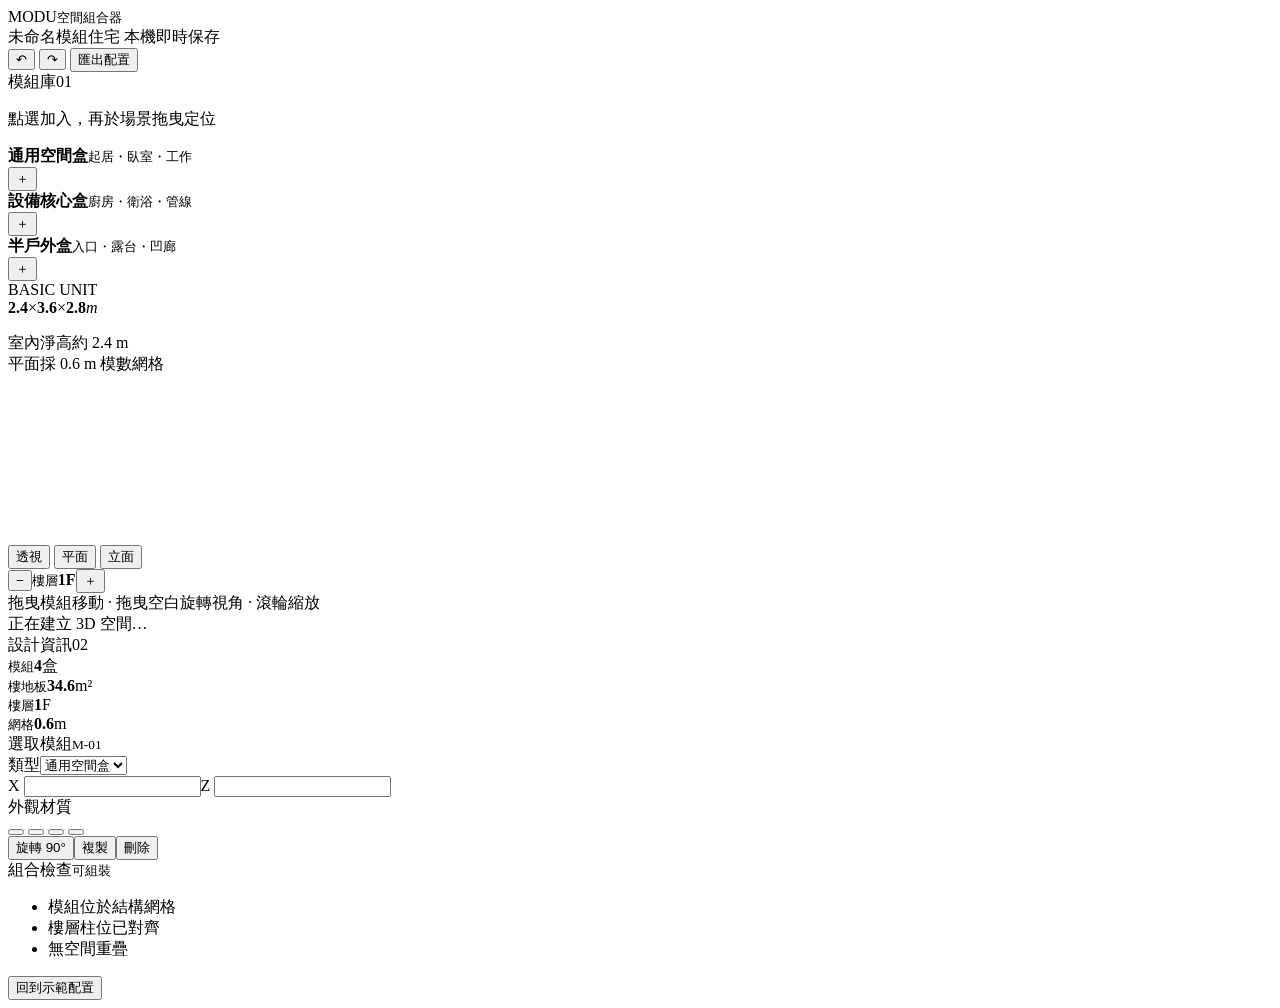
==== index.html @ fe95bb5f "Add MODU Three.js application shell" ====
<!doctype html>
<html lang="zh-Hant">
<head>
  <meta charset="UTF-8" />
  <meta name="viewport" content="width=device-width, initial-scale=1.0" />
  <meta name="theme-color" content="#161816" />
  <meta name="description" content="2.4 × 3.6 公尺極簡模組建築組合設計工具" />
  <title>MODU 空間組合器</title>
  <link rel="preconnect" href="https://fonts.googleapis.com">
  <link rel="preconnect" href="https://fonts.gstatic.com" crossorigin>
  <link href="https://fonts.googleapis.com/css2?family=Noto+Sans+TC:wght@400;500;600&family=Oswald:wght@400;500&display=swap" rel="stylesheet">
  <link rel="stylesheet" href="./styles.css" />
</head>
<body>
  <div id="app">
    <header class="topbar">
      <div class="brand"><span>MODU</span><small>空間組合器</small></div>
      <div class="project-name">未命名模組住宅 <span class="save-state">本機即時保存</span></div>
      <div class="top-actions">
        <button id="undoBtn" class="icon-btn" aria-label="復原" title="復原">↶</button>
        <button id="redoBtn" class="icon-btn" aria-label="重做" title="重做">↷</button>
        <button id="exportBtn" class="outline-btn">匯出配置</button>
      </div>
    </header>

    <main class="workspace">
      <aside class="panel library-panel">
        <div class="panel-title"><span>模組庫</span><span class="index">01</span></div>
        <p class="hint">點選加入，再於場景拖曳定位</p>

        <div class="module-card active" data-type="living">
          <div class="module-preview preview-living"><i></i><i></i></div>
          <div><strong>通用空間盒</strong><small>起居・臥室・工作</small></div>
          <button class="add-module" aria-label="加入通用空間盒">＋</button>
        </div>
        <div class="module-card" data-type="service">
          <div class="module-preview preview-service"><i></i></div>
          <div><strong>設備核心盒</strong><small>廚房・衛浴・管線</small></div>
          <button class="add-module" aria-label="加入設備核心盒">＋</button>
        </div>
        <div class="module-card" data-type="terrace">
          <div class="module-preview preview-terrace"><i></i></div>
          <div><strong>半戶外盒</strong><small>入口・露台・凹廊</small></div>
          <button class="add-module" aria-label="加入半戶外盒">＋</button>
        </div>

        <div class="rule-block">
          <span class="eyebrow">BASIC UNIT</span>
          <div class="dimension"><b>2.4</b><span>×</span><b>3.6</b><span>×</span><b>2.8</b><em>m</em></div>
          <p>室內淨高約 2.4 m<br>平面採 0.6 m 模數網格</p>
        </div>
      </aside>

      <section id="viewport" class="viewport">
        <canvas id="scene"></canvas>
        <div class="view-tools">
          <button data-view="perspective" class="active">透視</button>
          <button data-view="top">平面</button>
          <button data-view="front">立面</button>
        </div>
        <div class="floor-tools" aria-label="樓層選擇">
          <button id="floorDown">−</button><span><small>樓層</small><b id="floorLabel">1F</b></span><button id="floorUp">＋</button>
        </div>
        <div class="scene-help">拖曳模組移動 · 拖曳空白旋轉視角 · 滾輪縮放</div>
        <div id="toast" class="toast" role="status" aria-live="polite"></div>
        <div id="loading" class="loading">正在建立 3D 空間…</div>
      </section>

      <aside class="panel inspector-panel">
        <div class="panel-title"><span>設計資訊</span><span class="index">02</span></div>
        <div class="stats-grid">
          <div><small>模組</small><b id="moduleCount">4</b><span>盒</span></div>
          <div><small>樓地板</small><b id="totalArea">34.6</b><span>m²</span></div>
          <div><small>樓層</small><b id="floorCount">1</b><span>F</span></div>
          <div><small>網格</small><b>0.6</b><span>m</span></div>
        </div>

        <section id="selectionPanel" class="selection-panel">
          <div class="section-head"><span>選取模組</span><small id="selectedId">M-01</small></div>
          <label>類型<select id="typeSelect"><option value="living">通用空間盒</option><option value="service">設備核心盒</option><option value="terrace">半戶外盒</option></select></label>
          <div class="field-row"><label>X <input id="posX" type="number" step="0.6"></label><label>Z <input id="posZ" type="number" step="0.6"></label></div>
          <label>外觀材質
            <div class="swatches">
              <button data-material="ivory" class="swatch ivory active" aria-label="象牙白"></button>
              <button data-material="concrete" class="swatch concrete" aria-label="清水灰"></button>
              <button data-material="charcoal" class="swatch charcoal" aria-label="深炭黑"></button>
              <button data-material="timber" class="swatch timber" aria-label="木質"></button>
            </div>
          </label>
          <div class="edit-actions"><button id="rotateBtn">旋轉 90°</button><button id="duplicateBtn">複製</button><button id="deleteBtn" class="danger">刪除</button></div>
        </section>

        <section class="rules">
          <div class="section-head"><span>組合檢查</span><small id="ruleState">可組裝</small></div>
          <ul><li class="ok"><i></i>模組位於結構網格</li><li class="ok"><i></i>樓層柱位已對齊</li><li id="overlapRule" class="ok"><i></i>無空間重疊</li></ul>
        </section>

        <button id="resetBtn" class="reset-btn">回到示範配置</button>
      </aside>
    </main>
  </div>

  <script>
    window.addEventListener('error', function () {
      var loading = document.getElementById('loading');
      if (loading && !loading.classList.contains('done')) {
        loading.textContent = '3D 顯示啟動失敗，請重新整理頁面';
        loading.classList.add('failed');
      }
    });
    window.setTimeout(function () {
      var loading = document.getElementById('loading');
      if (loading && !loading.classList.contains('done')) {
        loading.textContent = '3D 載入時間較久，請點一下重新載入';
        loading.classList.add('failed');
        loading.onclick = function () { window.location.reload(); };
      }
    }, 10000);
  </script>
  <script type="importmap">
  {"imports":{"three":"https://cdn.jsdelivr.net/npm/three@0.169.0/build/three.module.js","three/addons/":"https://cdn.jsdelivr.net/npm/three@0.169.0/examples/jsm/"}}
  </script>
  <script type="module" src="./app.js"></script>
</body>
</html>
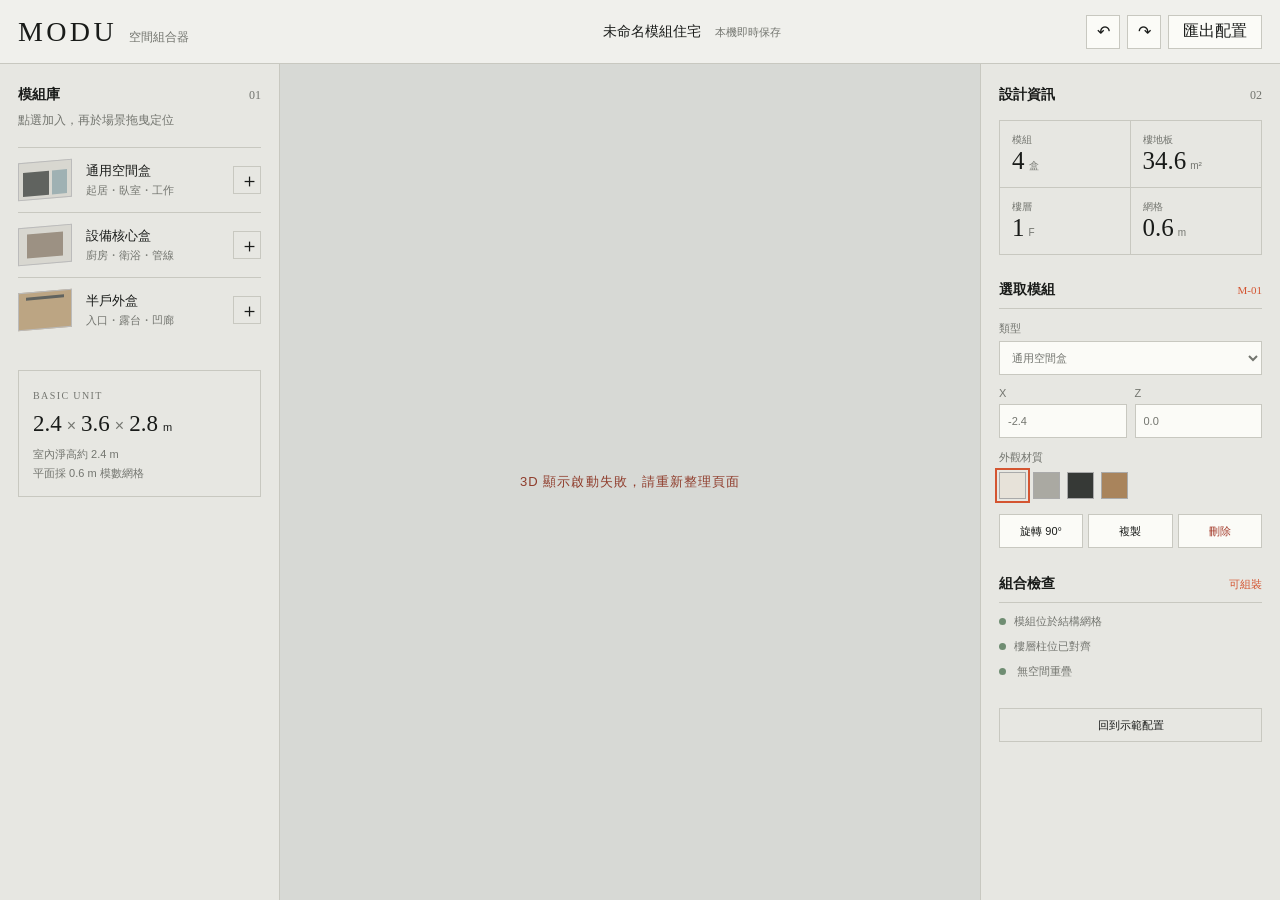
==== commit 5fa11147: "Use bundled Three.js assets on GitHub Pages" ====
--- a/index.html
+++ b/index.html
@@ -118,7 +118,7 @@
     }, 10000);
   </script>
   <script type="importmap">
-  {"imports":{"three":"https://cdn.jsdelivr.net/npm/three@0.169.0/build/three.module.js","three/addons/":"https://cdn.jsdelivr.net/npm/three@0.169.0/examples/jsm/"}}
+  {"imports":{"three":"./vendor/three.module.js","three/addons/controls/OrbitControls.js":"./vendor/OrbitControls.js"}}
   </script>
   <script type="module" src="./app.js"></script>
 </body>
--- a/styles.css
+++ b/styles.css
@@ -0,0 +1,6 @@
+:root{--ink:#191b19;--paper:#f1f1ed;--panel:#e7e7e2;--line:#c8c8c0;--accent:#d45531;--muted:#73756f;--white:#fbfbf7}
+*{box-sizing:border-box}html,body,#app{height:100%;margin:0}body{font-family:"Noto Sans TC",sans-serif;background:var(--paper);color:var(--ink);overflow:hidden}button,select,input{font:inherit;color:inherit}.topbar{height:64px;display:grid;grid-template-columns:280px 1fr auto;align-items:center;border-bottom:1px solid var(--line);background:rgba(241,241,237,.96);padding:0 18px;position:relative;z-index:4}.brand{display:flex;align-items:baseline;gap:12px}.brand span{font:500 28px/1 Oswald;letter-spacing:.12em}.brand small{font-size:12px;color:var(--muted)}.project-name{text-align:center;font-size:14px}.save-state{font-size:11px;color:var(--muted);margin-left:10px}.top-actions{display:flex;gap:7px}.top-actions button,.view-tools button,.floor-tools button{border:1px solid var(--line);background:var(--white);height:34px}.icon-btn{width:34px}.outline-btn{padding:0 14px}.workspace{display:grid;grid-template-columns:280px minmax(380px,1fr) 300px;height:calc(100% - 64px)}.panel{background:var(--panel);padding:22px 18px;overflow:auto;z-index:2}.library-panel{border-right:1px solid var(--line)}.inspector-panel{border-left:1px solid var(--line)}.panel-title,.section-head{display:flex;justify-content:space-between;align-items:center;font-size:14px;font-weight:600}.index{font:400 12px Oswald;color:var(--muted)}.hint{font-size:12px;color:var(--muted);margin:8px 0 18px}.module-card{display:grid;grid-template-columns:58px 1fr 28px;gap:10px;align-items:center;border-top:1px solid var(--line);padding:13px 0}.module-card:last-of-type{border-bottom:1px solid var(--line)}.module-card strong{display:block;font-size:13px;font-weight:500}.module-card small{display:block;color:var(--muted);font-size:11px;margin-top:3px}.module-preview{width:54px;height:38px;background:#d8d7d0;border:1px solid #bbb;position:relative;transform:skewY(-5deg)}.module-preview i{position:absolute;background:#60635f}.preview-living i:first-child{width:26px;height:24px;bottom:3px;left:4px}.preview-living i:last-child{width:15px;height:24px;bottom:3px;right:4px;background:#9fb1b3}.preview-service i{inset:6px 8px;background:#9c9183}.preview-terrace{background:#bca583}.preview-terrace i{left:7px;right:7px;top:4px;height:3px}.add-module{border:1px solid var(--line);background:transparent;width:28px;height:28px;font-size:19px;line-height:1;cursor:pointer}.add-module:hover{background:var(--ink);color:white}.rule-block{margin-top:28px;border:1px solid var(--line);padding:14px}.eyebrow{font:400 10px Oswald;letter-spacing:.14em;color:var(--muted)}.dimension{display:flex;align-items:baseline;gap:5px;margin:8px 0}.dimension b{font:400 23px Oswald}.dimension span{color:var(--muted)}.dimension em{font-style:normal;font-size:11px}.rule-block p{font-size:11px;line-height:1.7;color:var(--muted);margin:0}.viewport{position:relative;min-width:0;background:#d7d9d5}.viewport canvas{display:block;width:100%;height:100%;touch-action:none}.view-tools{position:absolute;left:18px;top:18px;display:flex}.view-tools button{padding:0 13px;border-right:0;font-size:12px;cursor:pointer}.view-tools button:last-child{border-right:1px solid var(--line)}.view-tools button.active{background:var(--ink);color:white}.floor-tools{position:absolute;right:18px;top:18px;display:flex;background:var(--white);border:1px solid var(--line)}.floor-tools button{border:0;width:34px}.floor-tools span{display:flex;align-items:center;gap:7px;padding:0 9px;border-left:1px solid var(--line);border-right:1px solid var(--line)}.floor-tools small{font-size:10px;color:var(--muted)}.floor-tools b{font:500 14px Oswald}.scene-help{position:absolute;left:50%;bottom:18px;transform:translateX(-50%);font-size:11px;color:#5f625d;background:rgba(248,248,244,.86);padding:7px 11px;backdrop-filter:blur(6px)}.loading{position:absolute;inset:0;display:grid;place-items:center;background:#d7d9d5;font-size:13px;letter-spacing:.08em;transition:opacity .3s}.loading.done{opacity:0;pointer-events:none}.stats-grid{display:grid;grid-template-columns:1fr 1fr;border:1px solid var(--line);margin:16px 0 26px}.stats-grid div{padding:12px;border-right:1px solid var(--line);border-bottom:1px solid var(--line)}.stats-grid div:nth-child(2n){border-right:0}.stats-grid div:nth-child(n+3){border-bottom:0}.stats-grid small{display:block;font-size:10px;color:var(--muted)}.stats-grid b{font:400 25px Oswald;margin-right:4px}.stats-grid span{font-size:10px;color:var(--muted)}.section-head{padding-bottom:9px;border-bottom:1px solid var(--line)}.section-head small{font:400 11px Oswald;color:var(--accent)}.selection-panel label{font-size:11px;color:var(--muted);display:block;margin-top:12px}.selection-panel select,.selection-panel input{display:block;width:100%;margin-top:5px;height:34px;border:1px solid var(--line);background:var(--white);padding:0 8px}.field-row{display:grid;grid-template-columns:1fr 1fr;gap:8px}.swatches{display:flex;gap:7px;margin-top:7px}.swatch{width:27px;height:27px;border:1px solid #aaa;cursor:pointer}.swatch.active{outline:2px solid var(--accent);outline-offset:2px}.ivory{background:#e7e2d9}.concrete{background:#aaa9a2}.charcoal{background:#363936}.timber{background:#a9845c}.edit-actions{display:grid;grid-template-columns:1fr 1fr 1fr;gap:5px;margin-top:15px}.edit-actions button,.reset-btn{height:34px;border:1px solid var(--line);background:var(--white);font-size:11px;cursor:pointer}.edit-actions .danger{color:#a33929}.rules{margin-top:27px}.rules ul{list-style:none;padding:6px 0 0;margin:0}.rules li{font-size:11px;color:var(--muted);padding:5px 0}.rules i{display:inline-block;width:7px;height:7px;border-radius:50%;background:#6f8d72;margin-right:8px}.rules li.warn i{background:var(--accent)}.reset-btn{width:100%;margin-top:24px;background:transparent}.reset-btn:hover{background:var(--white)}
+@media(max-width:900px){body{overflow:auto}.topbar{grid-template-columns:1fr auto;height:58px}.project-name{display:none}.workspace{grid-template-columns:1fr;height:auto}.library-panel{order:2;border:0}.viewport{height:62vh;min-height:440px;order:1}.inspector-panel{order:3;border:0}.panel{overflow:visible}.library-panel{display:grid;grid-template-columns:repeat(3,1fr);gap:10px}.library-panel .panel-title,.library-panel .hint,.library-panel .rule-block{grid-column:1/-1}.module-card{grid-template-columns:48px 1fr 28px;border:1px solid var(--line)!important;padding:10px}.module-preview{width:42px}.workspace .inspector-panel{padding-bottom:40px}}
+@media(max-width:620px){.topbar{padding:0 10px}.brand small,.top-actions .icon-btn{display:none}.workspace{display:flex;flex-direction:column}.viewport{height:58vh;min-height:380px}.library-panel{grid-template-columns:1fr}.module-card{grid-column:1}.scene-help{white-space:nowrap;font-size:9px}.view-tools{left:9px;top:9px}.floor-tools{right:9px;top:9px}.inspector-panel{display:grid;grid-template-columns:1fr;gap:0}}
+.toast{position:absolute;left:50%;top:72px;transform:translate(-50%,-8px);background:rgba(25,27,25,.92);color:#fff;padding:9px 14px;font-size:12px;letter-spacing:.02em;opacity:0;pointer-events:none;transition:.22s ease;z-index:5}.toast.show{opacity:1;transform:translate(-50%,0)}
+.loading.failed{padding:24px;text-align:center;color:#8f3c2b;cursor:pointer}
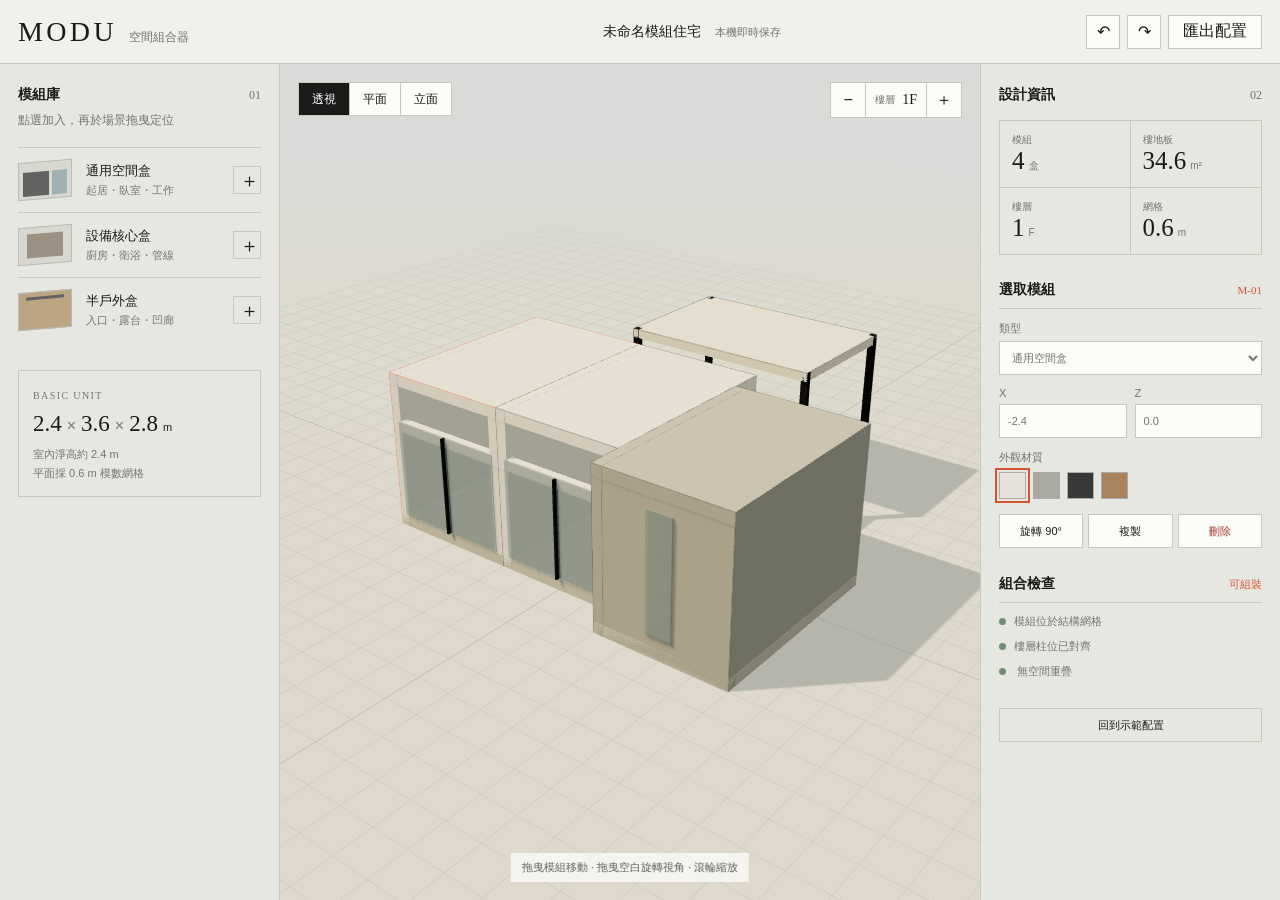
==== commit f0517179: "Load corrected MODU application bundle" ====
--- a/index.html
+++ b/index.html
@@ -9,7 +9,7 @@
   <link rel="preconnect" href="https://fonts.googleapis.com">
   <link rel="preconnect" href="https://fonts.gstatic.com" crossorigin>
   <link href="https://fonts.googleapis.com/css2?family=Noto+Sans+TC:wght@400;500;600&family=Oswald:wght@400;500&display=swap" rel="stylesheet">
-  <link rel="stylesheet" href="./styles.css" />
+  <link rel="stylesheet" href="./styles.css?v=20260920-2" />
 </head>
 <body>
   <div id="app">
@@ -120,6 +120,6 @@
   <script type="importmap">
   {"imports":{"three":"./vendor/three.module.js","three/addons/controls/OrbitControls.js":"./vendor/OrbitControls.js"}}
   </script>
-  <script type="module" src="./app.js"></script>
+  <script type="module" src="./app.js?v=20260920-3"></script>
 </body>
 </html>
--- a/styles.css
+++ b/styles.css
@@ -4,3 +4,4 @@
 @media(max-width:620px){.topbar{padding:0 10px}.brand small,.top-actions .icon-btn{display:none}.workspace{display:flex;flex-direction:column}.viewport{height:58vh;min-height:380px}.library-panel{grid-template-columns:1fr}.module-card{grid-column:1}.scene-help{white-space:nowrap;font-size:9px}.view-tools{left:9px;top:9px}.floor-tools{right:9px;top:9px}.inspector-panel{display:grid;grid-template-columns:1fr;gap:0}}
 .toast{position:absolute;left:50%;top:72px;transform:translate(-50%,-8px);background:rgba(25,27,25,.92);color:#fff;padding:9px 14px;font-size:12px;letter-spacing:.02em;opacity:0;pointer-events:none;transition:.22s ease;z-index:5}.toast.show{opacity:1;transform:translate(-50%,0)}
 .loading.failed{padding:24px;text-align:center;color:#8f3c2b;cursor:pointer}
+.fallback-badge{position:absolute;right:18px;bottom:18px;padding:6px 9px;background:rgba(25,27,25,.76);color:#fff;font-size:10px;letter-spacing:.05em;pointer-events:none}.fallback-renderer .scene-help{bottom:50px}
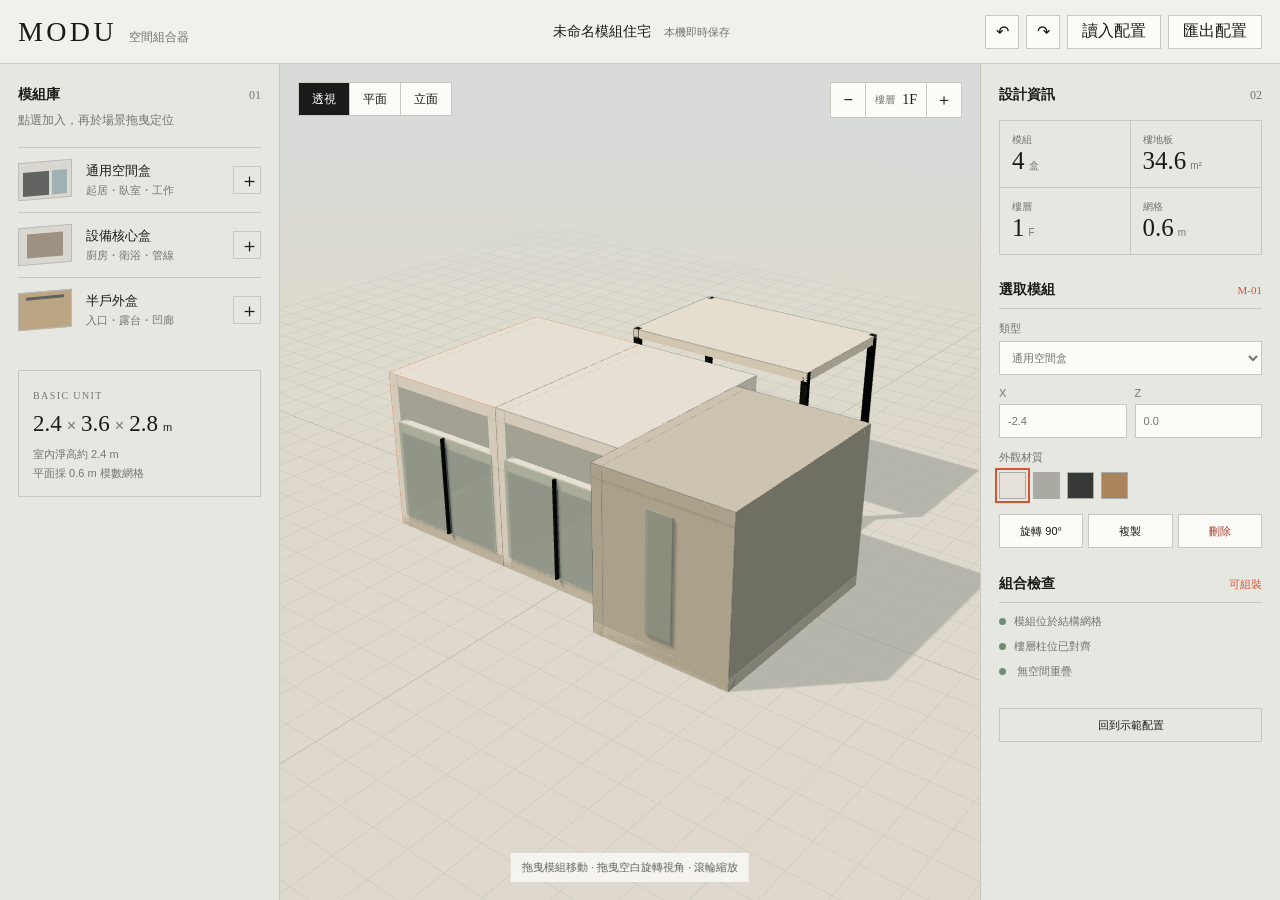
==== commit 73d4c376: "Add JSON import control" ====
--- a/index.html
+++ b/index.html
@@ -19,6 +19,8 @@
       <div class="top-actions">
         <button id="undoBtn" class="icon-btn" aria-label="復原" title="復原">↶</button>
         <button id="redoBtn" class="icon-btn" aria-label="重做" title="重做">↷</button>
+        <button id="importBtn" class="outline-btn">讀入配置</button>
+        <input id="importFile" type="file" accept="application/json,.json" hidden>
         <button id="exportBtn" class="outline-btn">匯出配置</button>
       </div>
     </header>
@@ -120,6 +122,6 @@
   <script type="importmap">
   {"imports":{"three":"./vendor/three.module.js","three/addons/controls/OrbitControls.js":"./vendor/OrbitControls.js"}}
   </script>
-  <script type="module" src="./app.js?v=20260920-3"></script>
+  <script type="module" src="./app.js?v=20260920-4"></script>
 </body>
 </html>
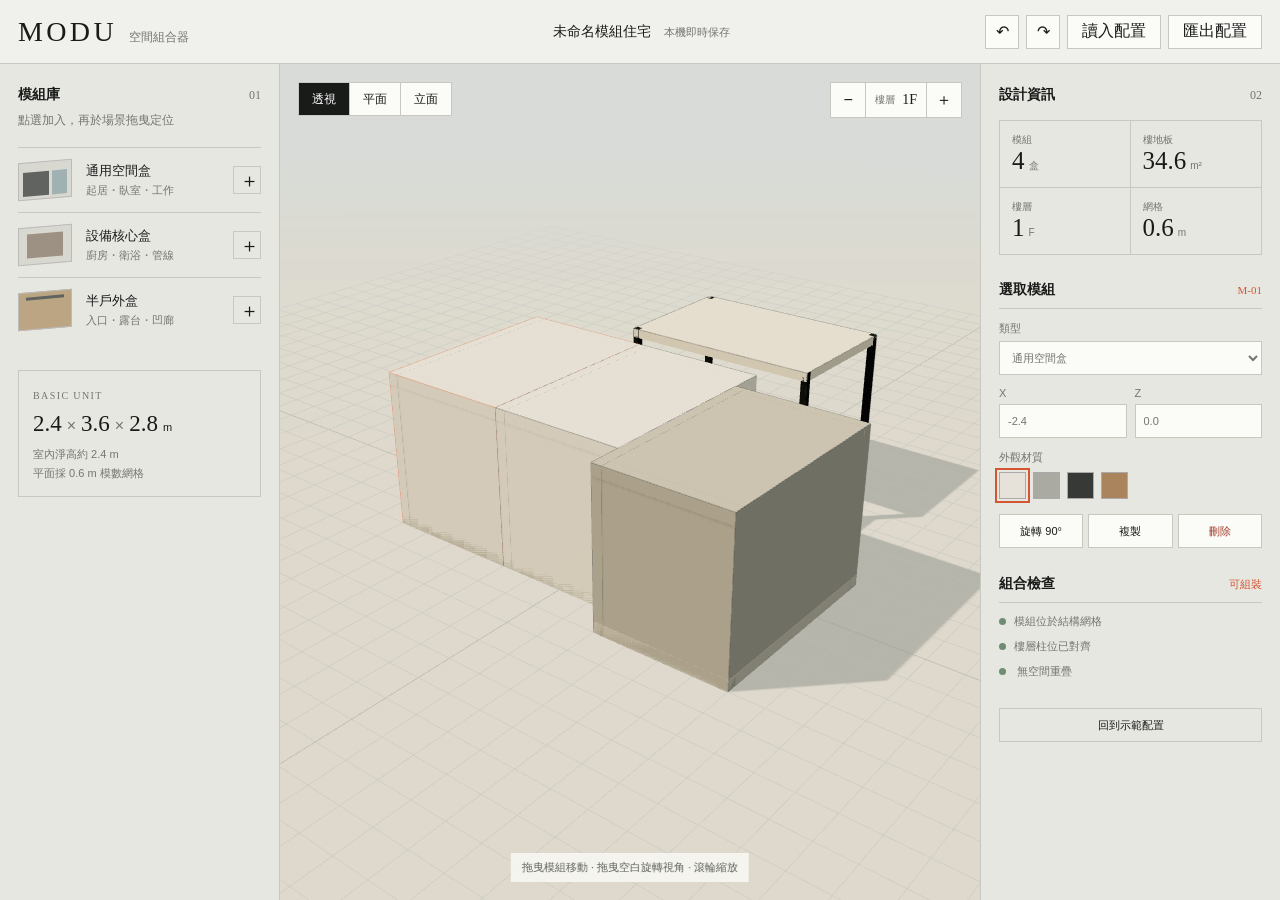
==== commit bb50fb1a: "Load door-free module models" ====
--- a/index.html
+++ b/index.html
@@ -122,6 +122,6 @@
   <script type="importmap">
   {"imports":{"three":"./vendor/three.module.js","three/addons/controls/OrbitControls.js":"./vendor/OrbitControls.js"}}
   </script>
-  <script type="module" src="./app.js?v=20260920-4"></script>
+  <script type="module" src="./app.js?v=20260920-5"></script>
 </body>
 </html>
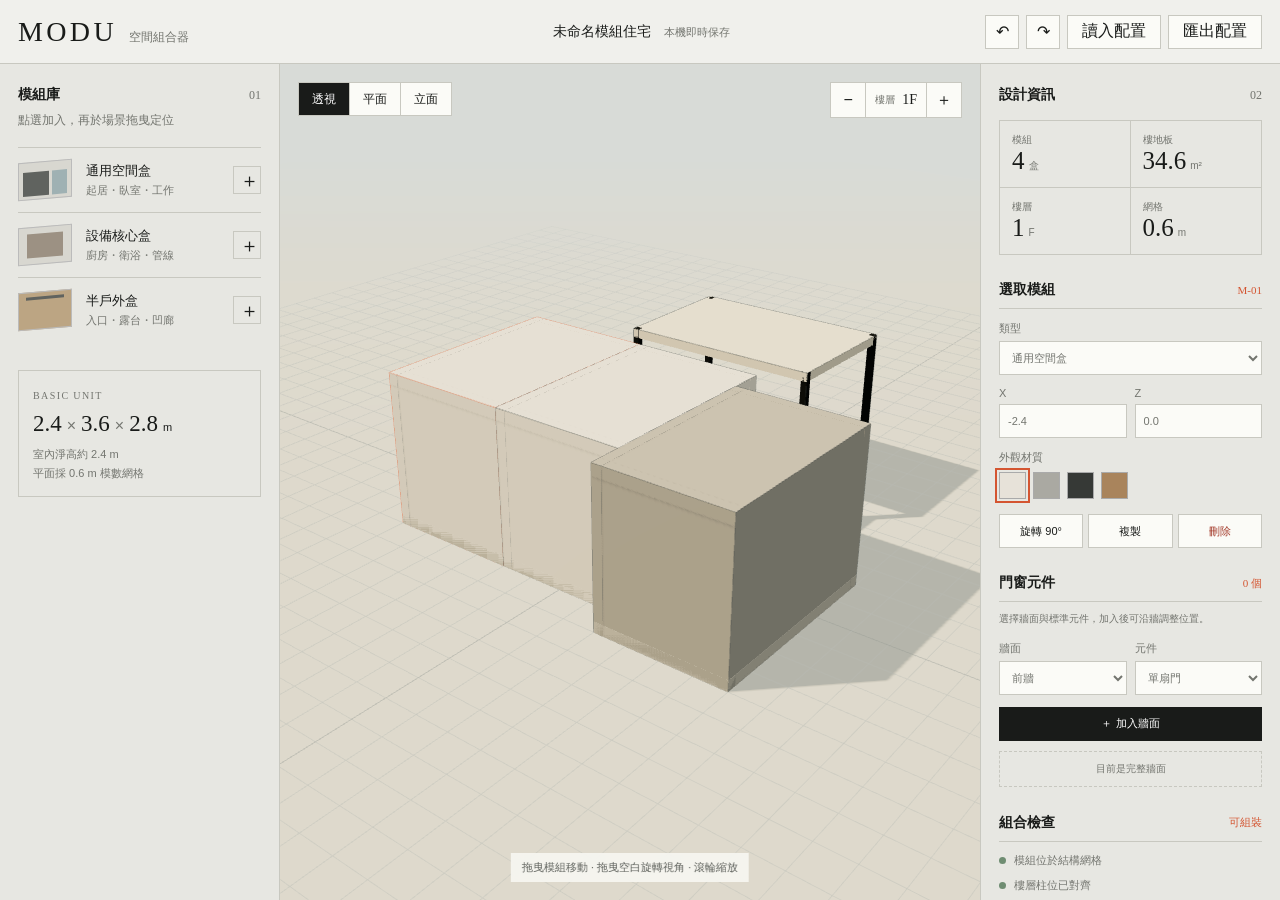
==== commit f7718238: "Add the door and window editor controls" ====
--- a/index.html
+++ b/index.html
@@ -90,6 +90,17 @@
             </div>
           </label>
           <div class="edit-actions"><button id="rotateBtn">旋轉 90°</button><button id="duplicateBtn">複製</button><button id="deleteBtn" class="danger">刪除</button></div>
+
+          <div id="openingEditor" class="opening-editor">
+            <div class="section-head"><span>門窗元件</span><small id="openingCount">0 個</small></div>
+            <p class="opening-hint">選擇牆面與標準元件，加入後可沿牆調整位置。</p>
+            <div class="field-row">
+              <label>牆面<select id="wallSelect"><option value="front">前牆</option><option value="back">後牆</option><option value="left">左牆</option><option value="right">右牆</option></select></label>
+              <label>元件<select id="openingTypeSelect"><option value="door">單扇門</option><option value="window">標準窗</option><option value="wide">橫向窗</option><option value="full">落地窗</option><option value="passage">連通開口</option></select></label>
+            </div>
+            <button id="addOpeningBtn" class="add-opening-btn">＋ 加入牆面</button>
+            <div id="openingList" class="opening-list"></div>
+          </div>
         </section>
 
         <section class="rules">
@@ -122,6 +133,6 @@
   <script type="importmap">
   {"imports":{"three":"./vendor/three.module.js","three/addons/controls/OrbitControls.js":"./vendor/OrbitControls.js"}}
   </script>
-  <script type="module" src="./app.js?v=20260920-5"></script>
+  <script type="module" src="./app.js?v=20260920-6"></script>
 </body>
 </html>
--- a/styles.css
+++ b/styles.css
@@ -5,3 +5,4 @@
 .toast{position:absolute;left:50%;top:72px;transform:translate(-50%,-8px);background:rgba(25,27,25,.92);color:#fff;padding:9px 14px;font-size:12px;letter-spacing:.02em;opacity:0;pointer-events:none;transition:.22s ease;z-index:5}.toast.show{opacity:1;transform:translate(-50%,0)}
 .loading.failed{padding:24px;text-align:center;color:#8f3c2b;cursor:pointer}
 .fallback-badge{position:absolute;right:18px;bottom:18px;padding:6px 9px;background:rgba(25,27,25,.76);color:#fff;font-size:10px;letter-spacing:.05em;pointer-events:none}.fallback-renderer .scene-help{bottom:50px}
+.opening-editor{margin-top:26px}.opening-editor .section-head{margin-bottom:0}.opening-hint{margin:9px 0 2px;color:var(--muted);font-size:10px;line-height:1.55}.add-opening-btn{width:100%;height:34px;margin-top:12px;border:1px solid var(--ink);background:var(--ink);color:#fff;font-size:11px;cursor:pointer}.add-opening-btn:disabled{border-color:var(--line);background:transparent;color:var(--muted);cursor:not-allowed}.opening-list{display:grid;gap:7px;margin-top:10px}.opening-empty{padding:10px;border:1px dashed var(--line);color:var(--muted);font-size:10px;text-align:center}.opening-item{display:grid;grid-template-columns:1fr 26px;gap:8px;align-items:center;padding:8px;border:1px solid var(--line);background:rgba(251,251,247,.55)}.opening-item strong{display:block;font-size:11px;font-weight:500}.opening-item small{display:block;margin-top:2px;color:var(--muted);font-size:9px}.opening-item input[type=range]{grid-column:1/-1;width:100%;height:auto;margin:1px 0 0;padding:0;accent-color:var(--accent)}.opening-item button{grid-column:2;grid-row:1;width:26px;height:26px;border:1px solid var(--line);background:transparent;color:#a33929;cursor:pointer}
